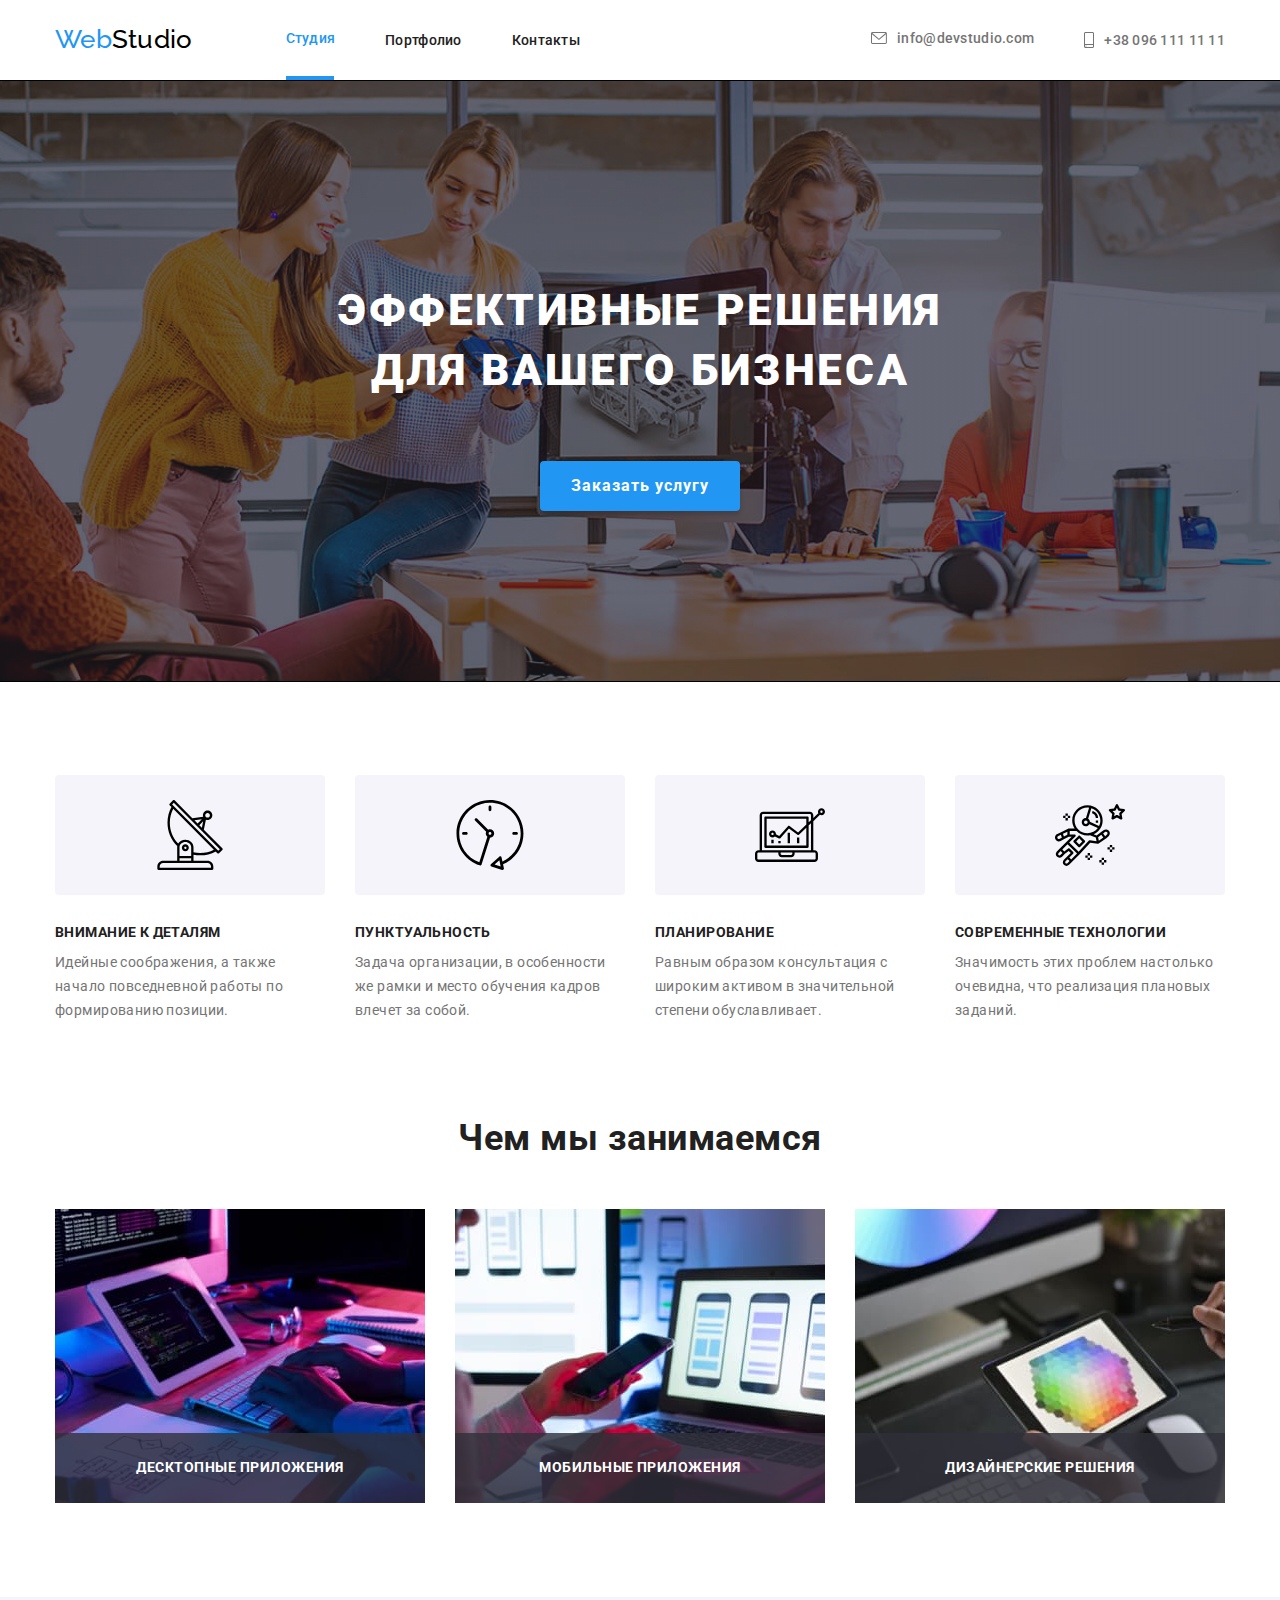
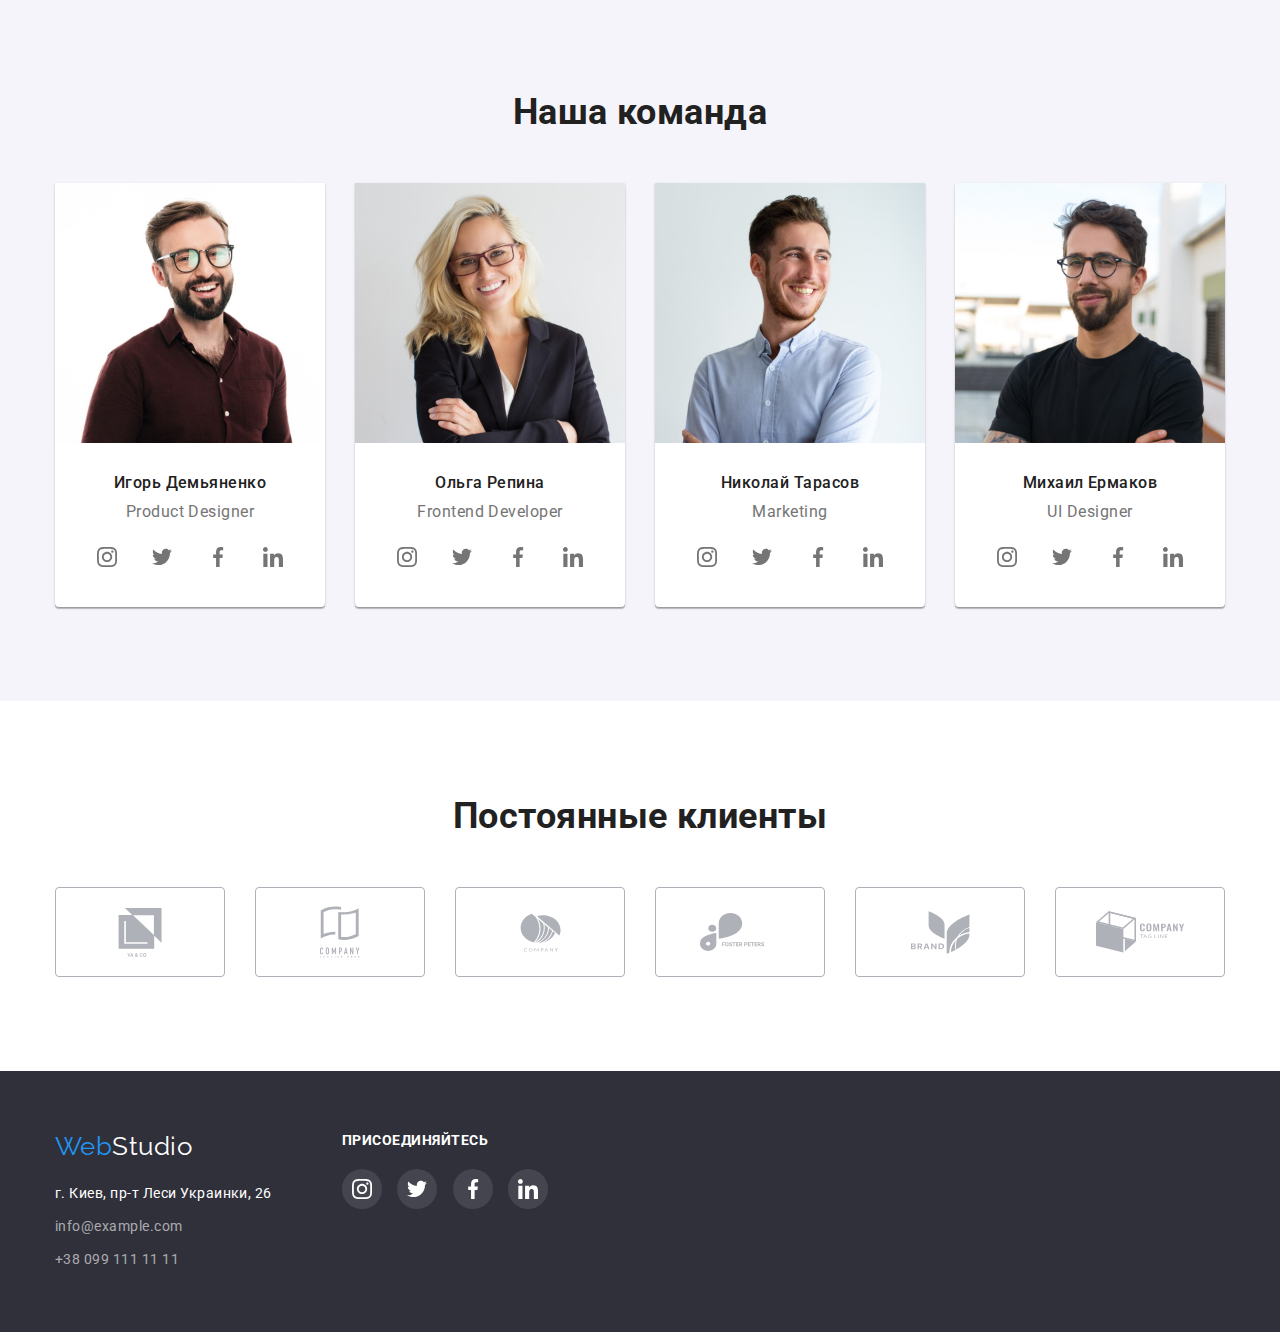
==== index.html @ ba797fd6 "Стартует goit-markup-hw-06" ====
<!DOCTYPE html>
<html lang="ru">

<head>
    <link rel="stylesheet" href="https://cdnjs.cloudflare.com/ajax/libs/modern-normalize/1.0.0/modern-normalize.min.css" />
    <meta charset="UTF-8">
    <meta http-equiv="X-UA-Compatible" content="IE=edge">
    <meta name="viewport" content="width=device-width, initial-scale=1.0">
    <title>goit-markup-hw-03</title>
    <link rel="preconnect" href="https://fonts.gstatic.com">
    <link href="https://fonts.googleapis.com/css2?family=Raleway:wght@700&family=Roboto:wght@400;500;700;900&display=swap"
    rel="stylesheet">
    <link rel="stylesheet" href="./css/styles.css">
</head>

<body>
    <!--====================HEADER===============================================-->
    <header class="header">
       <div class="container">
        <nav class="site-nav">
            <a href="./index.html" class="logo"><span class="logo-web">Web</span>Studio</a>

                <ul class="site-nav list">
                    <li class="item studio"><a class="site-nav-link link current" href="./index.html">Студия</a></li>
                    <li class="item"><a class="site-nav-link link" href="./portfolio.html">Портфолио</a></li>
                    <li class="item"><a class="site-nav-link link" href="">Контакты</a></li>
                </ul>
            </nav>

            <ul class="site-contacts list">
                <li class="contacts-item">
                <a class="site-contacts-link link" href="mailto:info@devstudio.com">
                    <a class="site-contacts-link link" href="tel:+380961111111">
                    <svg class="link-icon" width="16" height="12">
                    <use href="./images/sprite.svg#icon-post"></use>
                    </svg>
                    info@devstudio.com</a></li>

                <li class="contacts-item">
                    <a class="site-contacts-link link" href="tel:+380961111111">
                    <svg class="link-icon" width="10" height="16">
                    <use href="./images/sprite.svg#icon-smartphone"></use>
                </svg> 
                +38 096 111 11 11</a></li>
            </ul>
        </div>
    
    </header>

    <!--=========================MAIN========================================-->

    <main>

        <!--=====================HERO========================================-->
        <section class="section-hero">
            <div class="hero-alight">
                <h1 class="hero-title">Эффективные решения<br> для вашего бизнеса</h1>
                <button data-modal-open type="button" class="modal-btn">Заказать услугу</button>
            </div>
        </section>

        <!-- ====================SKILLS===================================================-->
        <Section class="section skills">
            <div class="container">
                <h2 class="visually-hidden">Наши качества</h2> 
                <ul class="skils-list list">
                    <li class="skills-item">
                            <div class="skills-block">
                                <svg class="skills-icon">
                                    <use href="./images/sprite.svg#icon-antenna"></use>
                                </svg>
                        </div>
                        <h3 class="skills-subtitle">Внимание к деталям</h3>
                        <p class="skills-text">Идейные соображения, а также начало повседневной работы по формированию позиции.</p>
                    </li>
                    <li class="skills-item">
                        <div class="skills-block">
                            <svg class="skills-icon">
                                <use href="./images/sprite.svg#icon-clock"></use>
                            </svg>
                            </div>
                        <h3 class="skills-subtitle">Пунктуальность</h3>
                        <p class="skills-text">Задача организации, в особенности же рамки и место обучения кадров влечет за собой.</p>
                    </li>
                    <li class="skills-item">
                        <div class="skills-block">
                            <svg class="skills-icon">
                                <use href="./images/sprite.svg#icon-diagram"></use>
                            </svg>
                        </div>
                        <h3 class="skills-subtitle">Планирование</h3>
                        <p class="skills-text">Равным образом консультация с широким активом в значительной степени обуславливает.</p>
                    </li>
                    <li class="skills-item">
                        <div class="skills-block">
                            <svg class="skills-icon">
                                <use href="./images/sprite.svg#icon-astronaut"></use>
                            </svg>
                            </div>
                        <h3 class="skills-subtitle">Современные технологии</h3>
                        <p class="skills-text">Значимость этих проблем настолько очевидна, что реализация плановых заданий.</p>
                    </li>
                </ul>
            </div>
        </Section>

        <!--==================SPECIALIZATION==============================================-->
        <section class="section">
            <div class="container">
                <h2 class="specialization-title">Чем мы занимаемся</h2>

                    <ul class="specialization-list list">
                        <li class="specialization-item">
                            <div class="specialization-thumb">
                            <img src="images/web.jpg" alt="Веб разработка" width="370">
                            <div class="specialization-text">
                                <p class="specialization-sub">Десктопные приложения</p>
                            </div>
                            </div>
                        </li>
                        <li class="specialization-item"><div class="specialization-thumb">
                            <img src="images/mob.jpg" alt="Веб разработка" width="370">
                            <div class="specialization-text">
                                <p class="specialization-sub">Мобильные приложения</p>
                            </div>
                        </div>
                        </li>

                        <li class="specialization-item"><div class="specialization-thumb">
                            <img src="images/desig.jpg" alt="Веб разработка" width="370">
                            <div class="specialization-text">
                                <p class="specialization-sub">Дизайнерские решения</p>
                            </div>
                            </div>
                        </li>
                    </ul>
            </div>
        </section>

        <!--=======================TEAM===========================-->
        <section class="section team">
            <div class="container">
                <h2 class="team-title">Наша команда</h2>

                <ul class="team-list list">

                    <li class="team-item">
                        <img src="images/1.jpg" alt="Игорь Демьяненко Product Designer" width="270">
                        <div class="team-content">
                            <h3 class="team-subtitle">Игорь Демьяненко</h3>
                            <p class="team-text">Product Designer</p>
                            <ul class="team-social list">
                                <li class="link">
                                    <a href="#" class="social-link">
                                        <svg class="social-icon">
                                            <use href="./images/sprite.svg#icon-instagram"></use>
                                        </svg>
                                    </a>
                                </li>
                                <li class="link">
                                    <a href="#" class="social-link">
                                        <svg class="social-icon"icon>
                                            <use href="./images/sprite.svg#icon-twitter"></use>
                                        </svg>
                                    </a>
                                </li>
                                <li class="link">
                                    <a href="#" class="social-link">
                                        <svg class="social-icon">
                                            <use href="./images/sprite.svg#icon-facebook"></use>
                                        </svg>
                                    </a>
                                </li>
                                <li class="link">
                                    <a href="#" class="social-link">
                                        <svg class="social-icon">
                                            <use href="./images/sprite.svg#icon-linkedin"></use>
                                        </svg>
                                    </a>
                                </li>
                            </ul>
                            </div>
                            </li>

                    <li class="team-item"> 
                        <img src="images/2.jpg" alt="Ольга Репина Frontend" width="270">
                        <div class="team-content">
                            <h3 class="team-subtitle">Ольга Репина</h3>
                            <p class="team-text">Frontend Developer</p>
                            <ul class="team-social list">
                                <li class="link">
                                    <a href="#" class="social-link">
                                        <svg class="social-icon">
                                            <use href="./images/sprite.svg#icon-instagram"></use>
                                        </svg>
                                    </a>
                                </li>
                                <li class="link">
                                    <a href="#" class="social-link">
                                        <svg class="social-icon" icon>
                                            <use href="./images/sprite.svg#icon-twitter"></use>
                                        </svg>
                                    </a>
                                </li>
                                <li class="link">
                                    <a href="#" class="social-link">
                                        <svg class="social-icon">
                                            <use href="./images/sprite.svg#icon-facebook"></use>
                                        </svg>
                                    </a>
                                </li>
                                <li class="link">
                                    <a href="#" class="social-link">
                                        <svg class="social-icon">
                                            <use href="./images/sprite.svg#icon-linkedin"></use>
                                        </svg>
                                    </a>
                                </li>
                            </ul>
                        </div>
                    </li>

                    <li class="team-item">
                        <img src="images/3.jpg" alt="Николай Тарасов Marketing" width="270" >
                        <div class="team-content">
                            <h3 class="team-subtitle">Николай Тарасов</h3>
                            <p class="team-text">Marketing</p>
                            <ul class="team-social list">
                                <li class="link">
                                    <a href="#" class="social-link">
                                        <svg class="social-icon">
                                            <use href="./images/sprite.svg#icon-instagram"></use>
                                        </svg>
                                    </a>
                                </li>
                                <li class="link">
                                    <a href="#" class="social-link">
                                        <svg class="social-icon" icon>
                                            <use href="./images/sprite.svg#icon-twitter"></use>
                                        </svg>
                                    </a>
                                </li>
                                <li class="link">
                                    <a href="#" class="social-link">
                                        <svg class="social-icon">
                                            <use href="./images/sprite.svg#icon-facebook"></use>
                                        </svg>
                                    </a>
                                </li>
                                <li class="link">
                                    <a href="#" class="social-link">
                                        <svg class="social-icon">
                                            <use href="./images/sprite.svg#icon-linkedin"></use>
                                        </svg>
                                    </a>
                                </li>
                            </ul>
                        </div>
                    </li>
                    <li class="team-item">
                        <img src="images/4.jpg" alt="Михаил Ермаков UI" width="270">
                        <div class="team-content">
                            <h3 class="team-subtitle">Михаил Ермаков</h3>
                            <p class="team-text">UI Designer</p>
                            <ul class="team-social list">
                                <li class="link">
                                    <a href="#" class="social-link">
                                        <svg class="social-icon">
                                            <use href="./images/sprite.svg#icon-instagram"></use>
                                        </svg>
                                    </a>
                                </li>
                                <li class="link">
                                    <a href="" class="social-link">
                                        <svg class="social-icon" icon>
                                            <use href="./images/sprite.svg#icon-twitter"></use>
                                        </svg>
                                    </a>
                                </li>
                                <li class="link">
                                    <a href="#" class="social-link">
                                        <svg class="social-icon">
                                            <use href="./images/sprite.svg#icon-facebook"></use>
                                        </svg>
                                    </a>
                                </li>
                                <li class="link">
                                    <a href="#" class="social-link">
                                        <svg class="social-icon">
                                            <use href="./images/sprite.svg#icon-linkedin"></use>
                                        </svg>
                                    </a>
                                </li>
                            </ul>
                        </div>
                    </li>
                </ul>
            </div>
        </section>

<!--================CLIENTS===============================-->

        <section class="section">
            <div class="container">
                <h2 class="team-title">Постоянные клиенты</h2>
                <ul class="clients list">
                    <li class="company">
                        <a href="#" class="client-link">
                            <svg class="client-icon" width="44.27" height="49.23">
                                <use href="./images/sprite.svg#icon-group"></use>
                            </svg>
                        </a>
                    </li>
                    <li class="company">
                        <a href="#" class="client-link">
                            <svg class="client-icon" width="40" height="52">
                                <use href="./images/sprite.svg#icon-group1"></use>
                            </svg>
                        </a>
                    </li>
                    <li class="company">
                        <a href="#" class="client-link">
                            <svg class="client-icon" width="41" height="42.6">
                                <use href="./images/sprite.svg#icon-group2"></use>
                            </svg>
                        </a>
                    </li>
                    <li class="company">
                        <a href="#" class="client-link">
                            <svg class="client-icon" width="79.66" height="42.02">
                                <use href="./images/sprite.svg#icon-group3"></use>
                            </svg>
                        </a>
                    </li>
                    <li class="company">
                        <a href="#" class="client-link">
                            <svg class="client-icon" width="59" height="47">
                                <use href="./images/sprite.svg#icon-group4"></use>
                            </svg>
                        </a>
                    </li>
                    <li class="company">
                        <a href="#" class="client-link">
                            <svg class="client-icon" width="88.48" height="45.44">
                                <use href="./images/sprite.svg#icon-group5"></use>
                            </svg>
                        </a>
                    </li>
                </ul>
            </div>
        </section>
    </main>

    <!-========================FOOTER============================-->

    <footer class="site-footer">
    
        <div class="container footer-container">
            <div class="adress-block">
                <a href="/" class="logo footer"><span class="logo-web">Web</span><span class="studio-word" >Studio</span></a>

                <address class="adress">
                    <ul class="adress-list list">
                        <li class="contacts-item footer"> <a class="mapslink link" href="https://goo.gl/maps/mDzvjQJHEew3VNAT9" target="blank" rel="noopener noreferrer">
                            г. Киев, пр-т Леси Украинки, 26</a></li>
                        <li class="contacts-item footer"><a class="site-contacts-link-adress link" href="mailto:info@example.com">info@example.com</a></li>
                        <li class="contacts-item footer"><a class="site-contacts-link-adress link" href="tel:+380991111111">+38 099 111 11 11</a>
                        </li>
                    </ul>
                </address>
            </div>
    
            <div class="footer-social">
                
                <strong class="footer-subtitle">Присоединяйтесь</strong>
                  
                <ul class="team-social list">
                    <li class="social-item">
                        <a href="#" class="footer-link social-link">
                            <svg class="footer-icon social-icon">
                                <use href="./images/sprite.svg#icon-instagram"></use>
                            </svg>
                        </a>
                    </li>
                    <li class= social-item">
                        <a href="#" class="footer-link social-link">
                            <svg class="footer-icon social-icon">
                                <use href="./images/sprite.svg#icon-twitter"></use>
                            </svg>
                        </a>
                    </li>
                    <li class=social-item">
                        <a href="#" class="footer-link social-link">
                            <svg class="footer-icon social-icon">
                                <use href="./images/sprite.svg#icon-facebook"></use>
                            </svg>
                        </a>
                    </li>
                    <li class="social-item">
                        <a href="#" class="footer-link social-link">
                            <svg class="footer-icon social-icon">
                                <use href="./images/sprite.svg#icon-linkedin"></use>
                            </svg>
                        </a>
                    </li>
                </ul>
            </div>
        </div>

    </footer>

    <!--MODAL-WINDOW-->
    <div class="backdrop is-hidden" data-modal>
<div class="modal">
    <button type="button" class="button-close" data-modal-close>
        <svg class="modal-close-icon" width=11 height=11>
            <use href="./images/sprite.svg#icon-close-button"></use>
        </svg>
    </button>
</div>
    </div>
    <script src="./js/modal.js"></script>
</body>

</html>
---- css/styles.css ----
html {
  box-sizing: border-box;
}

*,
*::before,
*::after {
  box-sizing: inherit;
}

:root {
  --primary-text-color: #757575;
  --title-text-color: #212121;
  --accent-text-color: #2196f3;
  --white-text-color: #ffffff;
  --background-color: #f5f4fa;
  --footer-text-color: rgba(255, 255, 255, 0.6);
  --footer-hero-background-color: #2f303a;

  --card-set-gap: 30px;
  --duration-effect: 250ms;
  --timing-function: cubic-bezier(0.4, 0, 0.2, 1);
}

body {
  margin: 0;
  color: var(--primary-text-color);
  font-family: 'Roboto', sans-serif;
  letter-spacing: 0.03em;
}

h1,
h2,
h3,
h4,
p {
  margin-top: 0;
  margin-bottom: 0;
}
img {
  display: block;
}

.container {
  width: 1200px;
  padding-left: 15px;
  padding-right: 15px;
  margin: 0 auto;
}

.list {
  list-style: none;
  margin: 0;
  padding: 0;
}

.link {
  text-decoration: none;
}

.link:hover,
.link:focus {
  color: var(--accent-text-color);
}

.visually-hidden {
  position: absolute;
  clip: rect(0 0 0 0);
  width: 1px;
  height: 1px;
  margin: -1px;
}

/*---------HEADER----------*/

.header .container {
  display: flex;
  align-items: center;

  background-color: var(--white-text-color);
  border-bottom: 1px solid #ececec;
}

.logo {
  padding-bottom: 25px;
  padding-top: 24px;

  color: #000000;
  font-family: Raleway;
  font-size: 26px;
  line-height: 1.19;
  text-decoration: none;
}

.logo-web {
  color: var(--accent-text-color);
}

.site-nav .current {
  color: var(--accent-text-color);
}

.site-nav {
  display: flex;
  align-items: center;
  font-weight: 500;
  font-size: 14px;
  line-height: 0.86;
  letter-spacing: 0.02em;
}

.site-nav .list {
  display: flex;
  align-items: center;
  margin-left: 93px;
}

.site-nav .item:not(:last-child) {
  margin-right: 50px;
}

.studio::after {
  content: '';
  display: block;
  width: 48px;
  height: 4px;
  background-color: var(--accent-text-color);
}

.site-nav-link {
  display: inline-block;
  padding-bottom: 32px;
  padding-top: 32px;
  color: var(--title-text-color);
  transition: color var(--duration-effect) var(--timing-function);
}

.site-contacts {
  display: flex;
}

.link-icon {
  fill: currentColor;
  margin-right: 10px;
}

.contacts-item {
  padding-bottom: 32px;
  padding-top: 32px;
}

.site-contacts .contacts-item:not(:last-child) {
  margin-right: 50px;
}

.site-contacts {
  margin-left: auto;
}
.site-contacts-link {
  display: flex;
  align-items: center;
  color: var(--primary-text-color);
  font-weight: 500;
  font-size: 14px;
  line-height: 0.88;
  letter-spacing: 0.02em;
  transition: color var(--duration-effect) var(--timing-function);
}

.section {
  padding-top: 94px;
  padding-bottom: 94px;
}

/*---------HERO-SECTION--------*/

.section-hero {
  background-color: var(--primary-text-color);
  background-image: linear-gradient(to right, rgba(47, 48, 58, 0.4), rgba(47, 48, 58, 0.4)),
    url(../images/hero.jpg);
  padding-top: 200px;
  padding-bottom: 200px;
  background-position: center;
  background-repeat: no-repeat;
  background-size: cover;
  max-width: 1600px;
  height: 600px;
  outline: 1px solid #000000;
  margin-left: auto;
  margin-right: auto;
}

.hero-alight {
  margin-left: auto;
  margin-right: auto;
  width: 696px;
  text-align: center;
}

.hero-title {
  margin-bottom: 30px;
  margin-left: auto;
  margin-right: auto;
  text-align: center;

  color: var(--white-text-color);
  font-weight: 900;
  font-size: 44px;
  line-height: 1.36;
  text-align: center;
  letter-spacing: 0.06em;
  text-transform: uppercase;
}

.modal-btn {
  text-align: center;
  margin-top: 30px;
  color: var(--white-text-color);
  background-color: var(--accent-text-color);
  cursor: pointer;
  font-family: inherit;
  font-weight: 700;
  font-size: 16px;
  line-height: 1.88;
  text-align: center;
  box-shadow: 0px 4px 4px rgb(0 0 0 / 15%);
  border-radius: 4px;
  border: 0;
  letter-spacing: 0.06em;
  width: 200px;
  height: 50px;
  transition: color var(--duration-effect) var(--timing-function);
}

.modal-btn:hover,
.modal-btn:focus {
  background-color: #188ce8;
}

/*-----SKILLS-SECTION----*/

.skills {
  padding-bottom: 0;
}

.skils-list {
  display: flex;
}

.skills-block {
  display: flex;
  align-items: center;
  justify-content: center;

  margin-bottom: 30px;
  width: 270px;
  height: 120px;
  border-radius: 4px;
  background-color: var(--background-color);
}

.skills-icon {
  width: 70px;
  height: 70px;
}

.skils-list .skills-item {
  padding-bottom: 0;
}

.skills-item {
  width: 270px;
}

.skils-list .skills-item:not(:last-child) {
  margin-right: 30px;
}

.skills-subtitle {
  margin-bottom: 10px;

  color: var(--title-text-color);
  font-weight: 700;
  font-size: 14px;
  line-height: 1.14;
  letter-spacing: 0.03em;
  text-transform: uppercase;
}

.skills-text {
  font-size: 14px;
  line-height: 1.71;
  letter-spacing: 0.03em;
}

/*-------SPECIALIZATION----*/

.specialization-list {
  display: flex;
}

.specialization-list .specialization-item:not(:last-child) {
  margin-right: 30px;
}

.specialization-title {
  margin-bottom: 50px;

  color: var(--title-text-color);
  font-weight: 700;
  font-size: 36px;
  line-height: 1.17;
  text-align: center;
}

.specialization-thumb {
  position: relative;
  display: flex;
  align-items: flex-end;
  justify-content: center;
}

.specialization-text {
  position: absolute;
  width: 370px;
  height: 70px;
  font-weight: 700;
  font-size: 14px;
  line-height: 1.14;
  text-align: center;
  text-transform: uppercase;
  color: var(--white-text-color);
  background-color: rgba(47, 48, 58, 0.8);
}

.specialization-sub {
  padding-top: 27px;
}

/*-----========---TEAM--=====------*/

.team {
  background-color: #f5f4fa;
}

.team-list {
  display: flex;
}

.team-list .team-item:not(:last-child) {
  margin-right: 30px;
}

.team-content {
  padding: 30px 32px;
}

.team-title {
  margin-bottom: 50px;

  color: var(--title-text-color);
  font-weight: 700;
  font-size: 36px;
  line-height: 1.17;
  text-align: center;
}

.team-subtitle {
  margin-bottom: 10px;

  color: var(--title-text-color);
  font-weight: 500;
  font-size: 16px;
  line-height: 1.19;
  text-align: center;
}

.team-item {
  background-color: var(--white-text-color);
  width: 270px;
  box-shadow: 0px 1px 3px rgba(0, 0, 0, 0.12), 0px 1px 1px rgba(0, 0, 0, 0.14),
    0px 2px 1px rgba(0, 0, 0, 0.2);
  border-radius: 0px 0px 4px 4px;
}

.team-text {
  font-size: 16px;
  line-height: 1.19;
  text-align: center;
  margin-bottom: 16px;
}
.team-social {
  display: flex;
  justify-content: space-between;
}

.social-link {
  display: flex;
  width: 40px;
  height: 40px;
  border-radius: 50%;
  align-items: center;
  justify-content: center;
  transition: background-color var(--duration-effect) var(--timing-function);
}

.social-link:focus,
.social-link:hover {
  background-color: var(--accent-text-color);
}

.social-link:focus .social-icon,
.social-link:hover .social-icon {
  fill: white;
}

.social-icon {
  width: 20px;
  height: 20px;
  transition: fill var(--duration-effect) var(--timing-function);
  fill: var(--primary-text-color);
}

/*============= CLIENTS ===========*/

.clients {
  display: flex;
}
.clients > .company {
  margin-right: 30px;
}

.clients > .company:last-child {
  margin-right: 0px;
}

.client-link {
  display: flex;
  align-items: center;
  justify-content: center;
  fill: #afb1b8;

  width: 170px;
  height: 90px;
  border: 1px solid #afb1b8;
  border-radius: 4px;
  transition: background-color var(--duration-effect) var(--timing-function);
}
.client-link:hover,
.client-link:focus {
  fill: var(--accent-text-color);
  border: 1px solid var(--accent-text-color);
}

.client-icon {
  transition: fill var(--duration-effect) var(--timing-function);
}

/*-------=====-FOOTER-=====------*/

.site-footer {
  padding-top: 60px;
  padding-bottom: 60px;

  background-color: var(--footer-hero-background-color);
}

.footer-container {
  display: flex;
}

.adress-block {
  margin-right: 70px;
}

.site-footer .logo {
  padding: 0;
}

.studio-word {
  color: var(--white-text-color);
}

.adress {
  margin-top: 20px;
  font-style: inherit;
}

.adress-item {
  margin-bottom: 9px;
}

.mapslink {
  color: var(--white-text-color);
  font-size: 14px;
  line-height: 1.71;
  transition: color var(--duration-effect) var(--timing-function);
}

.site-contacts-link-adress {
  font-size: 14px;
  line-height: 1.71;
  color: rgba(255, 255, 255, 0.6);
  transition: color var(--duration-effect) var(--timing-function);
}

.contacts-item.footer {
  padding: 0;
  margin-bottom: 9px;
}
.contacts-item:last-child {
  margin-bottom: 0px;
}

.footer-social {
  width: 206px;
}

.footer-subtitle {
  display: inline-block;
  margin-bottom: 20px;

  font-weight: 700;
  font-size: 14px;
  line-height: 1.14;
  text-transform: uppercase;

  color: var(--white-text-color);
}

.footer-link {
  transition: var(--duration-effect) var(--timing-function);
  background: rgba(255, 255, 255, 0.1);
}

.footer-icon {
  fill: var(--white-text-color);
}

/*=====PORTFOLIO=======*/

.portfolio-line::after {
  content: '';
  display: block;
  width: 78px;
  height: 4px;
  background-color: var(--accent-text-color);
}

.btn {
  display: flex;
  border: 0;
  padding: 6px 22px;

  color: var(--title-text-color);
  background-color: #f5f4fa;
  font-weight: 500;
  font-size: 16px;
  line-height: 1.63;
  text-align: center;
  cursor: pointer;
  border-radius: 4px;
  transition: color var(--duration-effect) var(--timing-function),
    box-shadow var(--duration-effect) var(--timing-function),
    background-color var(--duration-effect) var(--timing-function);
}

.btn:hover,
.btn:focus {
  color: var(--white-text-color);
  background-color: var(--accent-text-color);
  box-shadow: 0px 3px 1px rgba(0, 0, 0, 0.1), 0px 1px 2px rgba(0, 0, 0, 0.08),
    0px 2px 2px rgba(0, 0, 0, 0.12);
}

/*========CARD-SET=====*/

.filter-list {
  display: flex;
  justify-content: center;
  margin-bottom: 50px;
}

.filter-list > .filter-item:not(:last-child) {
  margin-right: 8px;
}

.filter-item:hover,
.filter-item:focus {
  box-shadow: 0px 1px 1px rgba(0, 0, 0, 0.12), 0px 4px 4px rgba(0, 0, 0, 0.06),
    1px 4px 6px rgba(0, 0, 0, 0.16);
}

.wrapper-overlay {
  position: relative;
  overflow: hidden;
}

.overlay-text {
  position: absolute;
  top: 100%;
  left: 0;
  padding: 63px 24px;
  width: 100%;
  height: 100%;

  transform: translateY(100%);
  transition: transform var(--duration-effect) var(--timing-function);

  font-weight: 400;
  font-size: 18px;
  line-height: 1.56;

  letter-spacing: 0.03em;

  color: var(--white-text-color);
  background-color: rgba(33, 150, 243, 0.9);
}

.wrapper-overlay:hover .overlay-text,
.wrapper-overlay:focus .overlay-text {
  transform: translateY(-100%);
  overflow: auto;
}

.card-set {
  display: flex;
  flex-wrap: wrap;
  margin-top: calc(-1 * var(--card-set-gap));
  margin-left: calc(-1 * var(--card-set-gap));
  margin-bottom: 94px;
}

.card-set > .item-card {
  flex-basis: calc(100% / 3 - var(--card-set-gap));
  margin-left: var(--card-set-gap);
  margin-top: var(--card-set-gap);
}

.card-link:focus,
.card-link:hover {
  box-shadow: 0px 1px 1px rgba(0, 0, 0, 0.12), 0px 4px 4px rgba(0, 0, 0, 0.06),
    1px 4px 6px rgba(0, 0, 0, 0.16);
}

.card-link {
  display: inline-block;
  transition: box-shadow var(--duration-effect) var(--timing-function);
}

.card-content {
  border: 1px solid #eeeeee;
  padding: 20px 24px;
}

.card-title {
  color: var(--title-text-color);
  font-weight: 700;
  font-size: 18px;
  line-height: 2;
  letter-spacing: 0.06em;
}

.card-text {
  font-size: 16px;
  line-height: 1.88;
  color: var(--primary-text-color);
}

/*========MODAL-WINDOW======*/

.backdrop {
  position: fixed;
  top: 0;
  left: 0;
  width: 100vw;
  height: 100vh;
  background-color: rgba(0, 0, 0, 0.2);
  transition: opacity var(--duration-effect) var(--timing-function),
    visibility var(--duration-effect) var(--timing-function);
}

.modal {
  width: 528px;
  height: 581px;
  background-color: var(--white-text-color);
  position: absolute;
  left: 50%;
  top: 50%;
  transform: translate(-50%, -50%);
}

.button-close {
  position: absolute;
  padding: 0;
  top: 8px;
  right: 8px;
  width: 30px;
  height: 30px;
  border: 1px solid rgba(0, 0, 0, 0.1);
  border-radius: 50%;
  background-color: var(--white-text-color);
  cursor: pointer;
}

.is-hidden {
  opacity: 0;
  visibility: hidden;
  pointer-events: none;
}
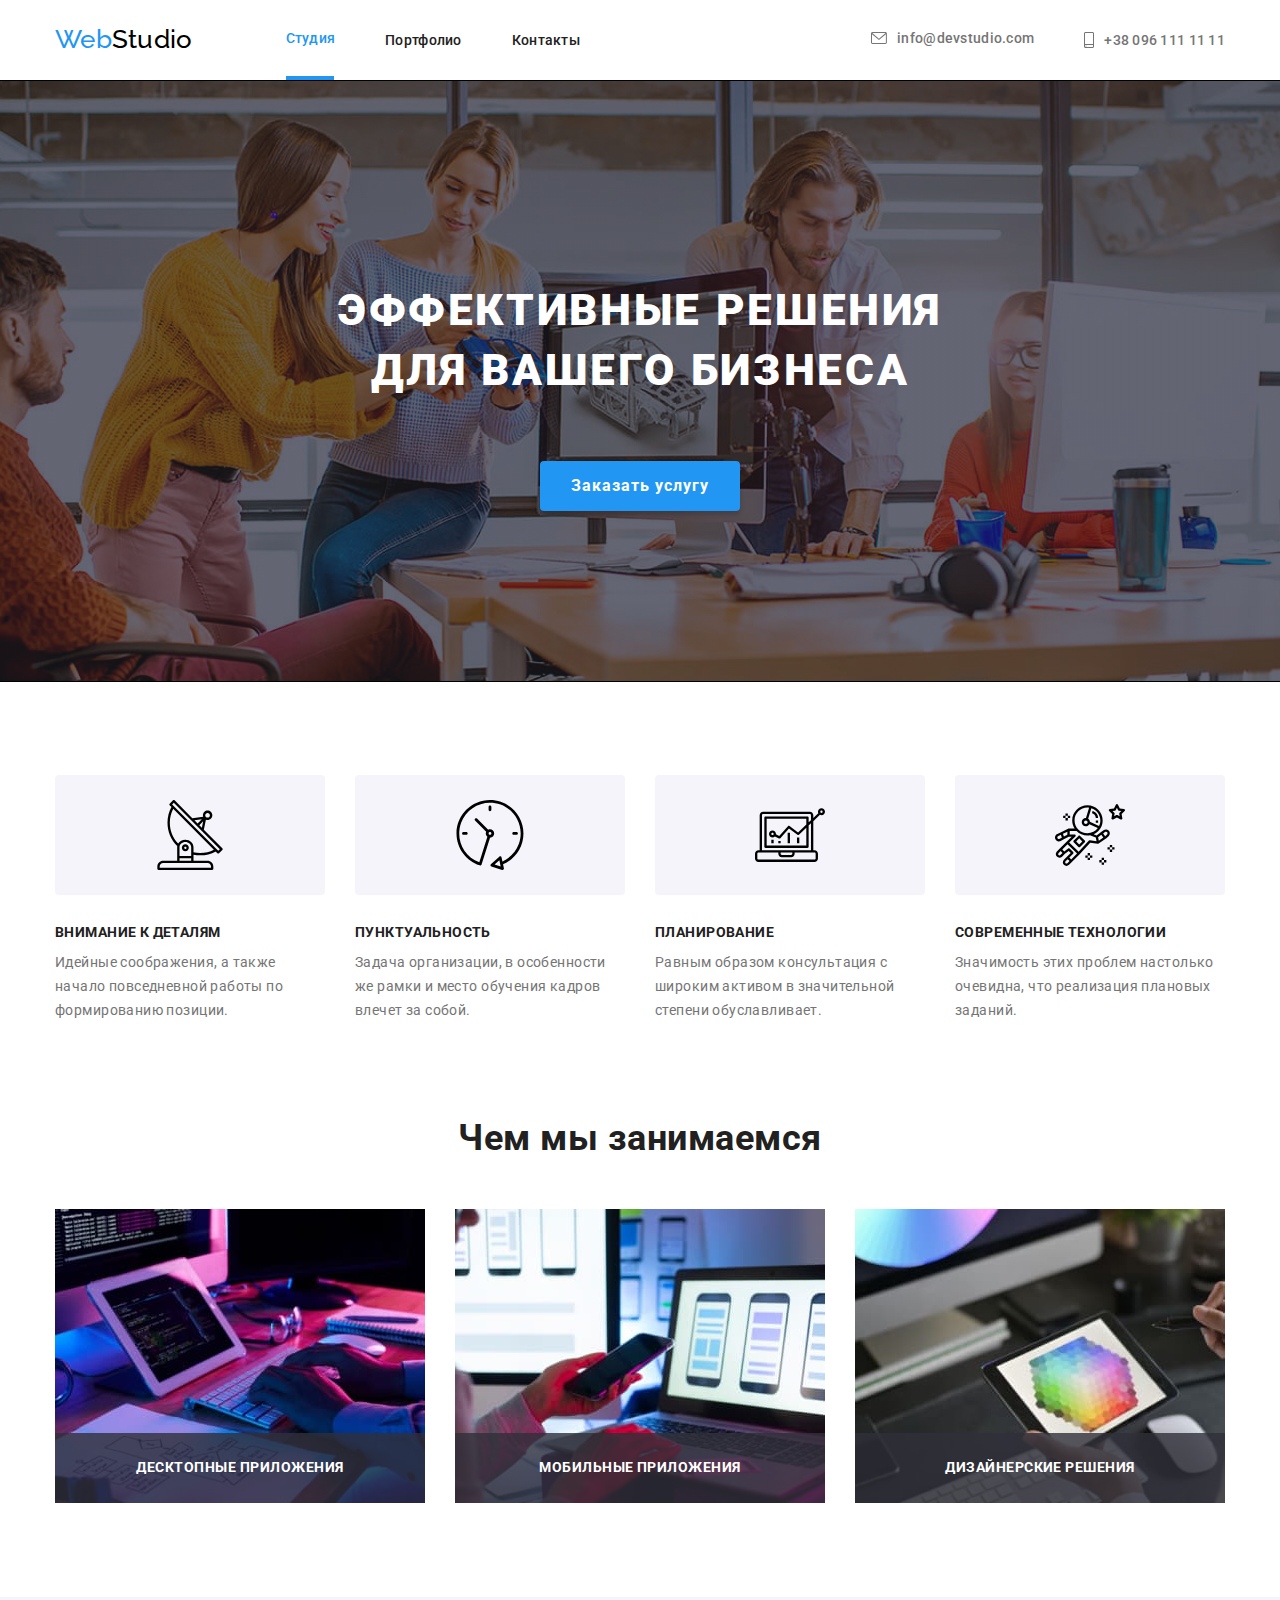
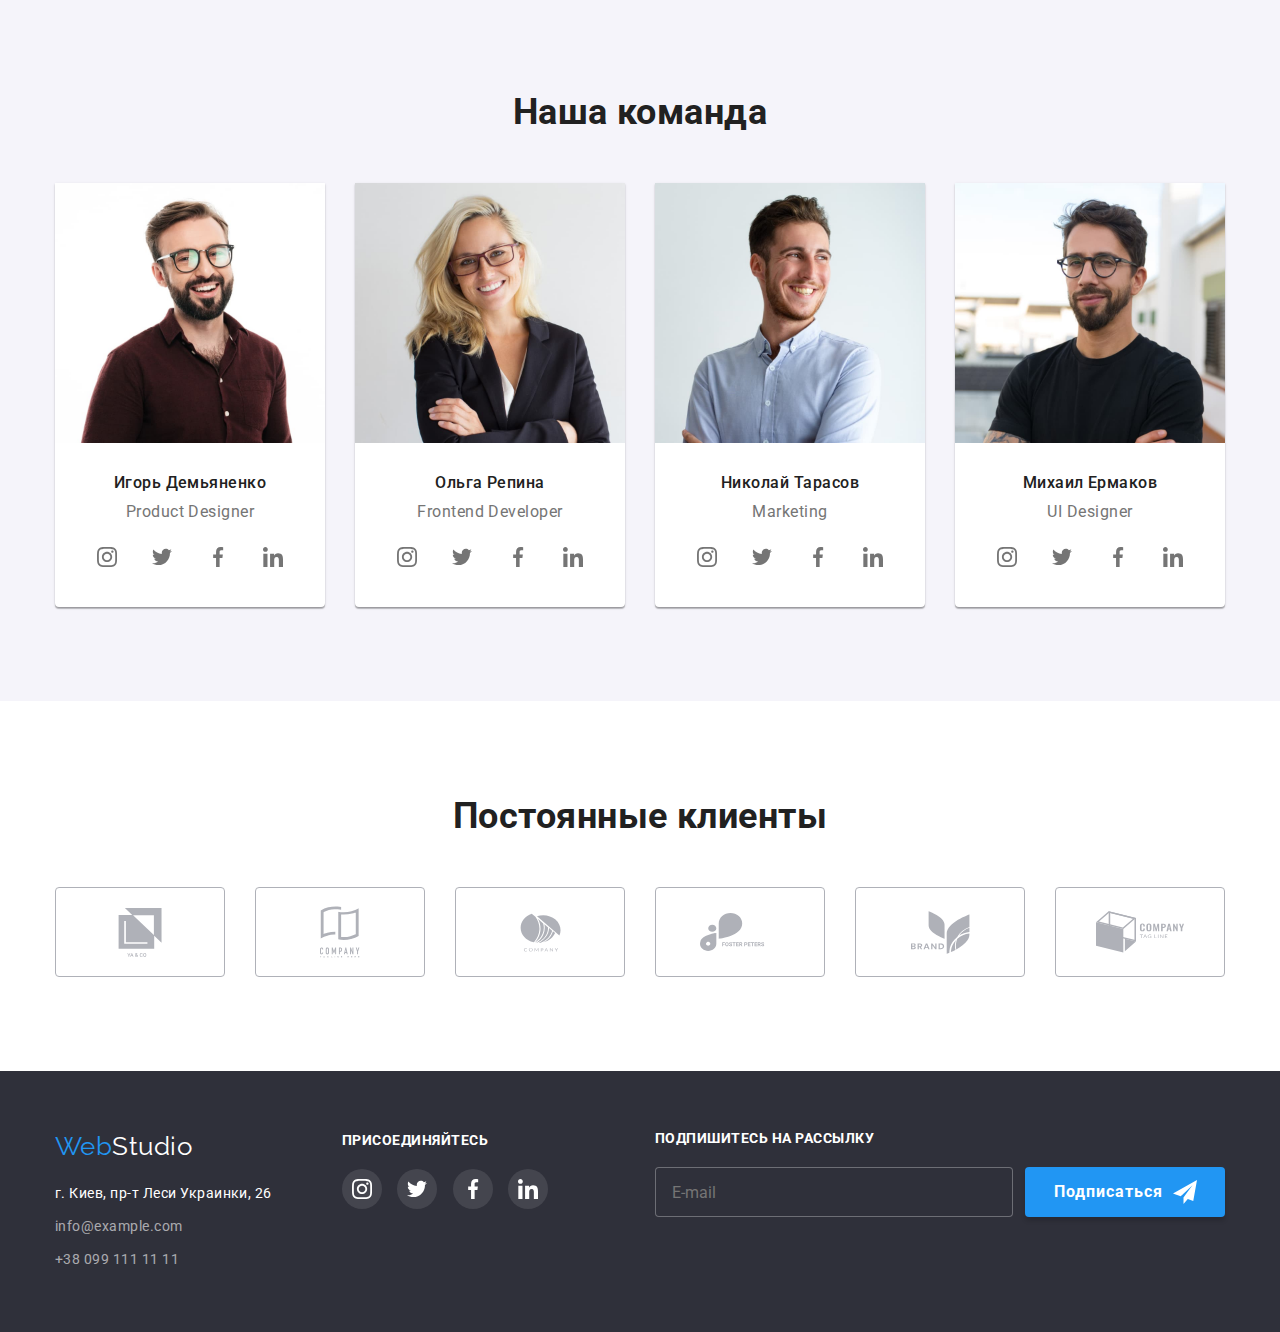
==== commit 0e1d02c5: "Доделывает goit-markup-hw-06" ====
--- a/index.html
+++ b/index.html
@@ -6,7 +6,7 @@
     <meta charset="UTF-8">
     <meta http-equiv="X-UA-Compatible" content="IE=edge">
     <meta name="viewport" content="width=device-width, initial-scale=1.0">
-    <title>goit-markup-hw-03</title>
+    <title>goit-markup-hw-06</title>
     <link rel="preconnect" href="https://fonts.gstatic.com">
     <link href="https://fonts.googleapis.com/css2?family=Raleway:wght@700&family=Roboto:wght@400;500;700;900&display=swap"
     rel="stylesheet">
@@ -382,14 +382,14 @@
                             </svg>
                         </a>
                     </li>
-                    <li class= social-item">
+                    <li class="social-item">
                         <a href="#" class="footer-link social-link">
                             <svg class="footer-icon social-icon">
                                 <use href="./images/sprite.svg#icon-twitter"></use>
                             </svg>
                         </a>
                     </li>
-                    <li class=social-item">
+                    <li class="social-item">
                         <a href="#" class="footer-link social-link">
                             <svg class="footer-icon social-icon">
                                 <use href="./images/sprite.svg#icon-facebook"></use>
@@ -405,20 +405,74 @@
                     </li>
                 </ul>
             </div>
-        </div>
-
+        
+            <div class="footer-form-all">
+                <strong class="footer-form-title">Подпишитесь на рассылку</strong>
+                <form action="#" class="footer-form">
+                    <label class="footer-form-label">
+                        <input type="email" class="footer-form-input"name="mail" placeholder="E-mail">
+                    </label>
+                    <button type="submit" class="footer-form-button">Подписаться
+                        <svg class="footer-button-icon">
+                            <use href="./images/sprite.svg#icon-send-button"></use>
+                        </svg>
+                    </button>
+                </form>
+            </div>
+         </div>
     </footer>
 
     <!--MODAL-WINDOW-->
-    <div class="backdrop is-hidden" data-modal>
-<div class="modal">
-    <button type="button" class="button-close" data-modal-close>
-        <svg class="modal-close-icon" width=11 height=11>
-            <use href="./images/sprite.svg#icon-close-button"></use>
-        </svg>
-    </button>
+<div class="backdrop is-hidden" data-modal>
+    <div class="modal">
+        <button type="button" class="button-close" data-modal-close>
+            <svg class="modal-close-icon" width=11 height=11>
+                <use href="./images/sprite.svg#icon-close-button"></use>
+            </svg>
+        </button>
+        
+        <form class="modal-form">
+        <p class="modal-form-title">Оставьте свои данные, мы вам перезвоним</p>
+        <label class="modal-form-field">Имя
+            <span class="modal-form-input-wrap">
+                <input type="text" class="modal-form-input" name="user-name" minlength="2" pattern="[a-zA-Zа-яёА-ЯЁ]+"
+                    title="Имя должно содержать только буквенные символы" required></input>
+                <svg class="modal-form-icon" width="18" height="18">
+                    <use href="./images/sprite.svg#icon-name"></use>
+                </svg>
+            </span>
+        </label>
+        <label class="modal-form-field">Телефон
+            <span class="modal-form-input-wrap">
+                <input type="tel" class="modal-form-input" name="user-phone" pattern="[0-9]{3}-[0-9]{3}-[0-9]{2}-[0-9]{2}"
+                    title="066-223-55-55" required></input>
+                <svg class="modal-form-icon" width="18" height="18">
+                    <use href="./images/sprite.svg#icon-tel"></use>
+                </svg>
+            </span>
+        </label>
+        <label class="modal-form-field">Почта
+            <span class="modal-form-input-wrap">
+                <input type="email" class="modal-form-input" name="user-email" pattern="[a-z0-9._%+-]+@[a-z0-9.-]=\.[a-z]{2,}$"
+                    title="testpost@gmail.com" required></input>
+                <svg class="modal-form-icon" width="18" height="18">
+                    <use href="./images/sprite.svg#icon-email"></use>
+                </svg>
+            </span>
+        </label>
+        <label class="modal-form-field">Комментарий
+            <textarea name="user-sessage" class="modal-form-message" placeholder="Введите текст"></textarea>
+        </label>
+        <label class="modal-form-checkbox-label"><input type="checkbox" class="modal-form-checkbox visually-hidden"
+                id="accept-policy">
+            <span class="checkbox-icon"></span>
+            Соглашаюсь с рассылкой и принимаю&nbsp; <a href="#" class="modal-form-link">Условия договора</a>
+        </label>
+        <button type="submit" class="contact-form-submit">Отправить</button>
+        
+    </form>
+    </div>
 </div>
-    </div>
     <script src="./js/modal.js"></script>
 </body>
 
--- a/css/styles.css
+++ b/css/styles.css
@@ -64,11 +64,14 @@
 }
 
 .visually-hidden {
-  position: absolute;
-  clip: rect(0 0 0 0);
-  width: 1px;
-  height: 1px;
-  margin: -1px;
+  position: absolute !important;
+  clip: rect(1px 1px 1px 1px);
+  clip: rect(1px, 1px, 1px, 1px);
+  padding: 0 !important;
+  border: 0 !important;
+  height: 1px !important;
+  width: 1px !important;
+  overflow: hidden;
 }
 
 /*---------HEADER----------*/
@@ -459,6 +462,7 @@
 /*-------=====-FOOTER-=====------*/
 
 .site-footer {
+  justify-content: space-around;
   padding-top: 60px;
   padding-bottom: 60px;
 
@@ -535,6 +539,82 @@
 
 .footer-icon {
   fill: var(--white-text-color);
+}
+
+/*======FOOTER-FORM======*/
+
+.footer-form-all {
+  width: 570px;
+  height: 86px;
+  margin-left: auto;
+}
+
+.footer-form-title {
+  display: block;
+  margin-bottom: 20px;
+  color: var(--white-text-color);
+  font-size: 14px;
+  line-height: 1.14;
+  text-transform: uppercase;
+}
+
+.footer-form {
+  display: flex;
+}
+
+.footer-form-label:hover,
+.footer-form-label:focus {
+  outline: none;
+  border-color: var(--accent-text-color);
+}
+
+.footer-form-input {
+  width: 358px;
+  height: 50px;
+  padding: 15px 16px;
+  border: 1px solid rgba(255, 255, 255, 0.3);
+  border-radius: 4px;
+  color: rgba(255, 255, 255, 0.6);
+  background-color: #2f303a;
+  transition: drop-shadow var(--duration-effect) var(--timing-function),
+    border-color var(--duration-effect) var(--timing-function);
+}
+
+.footer-form-button {
+  display: flex;
+  align-items: center;
+  text-align: center;
+
+  width: 200px;
+  height: 50px;
+  padding: 10px 28px 10px 29px;
+  margin-left: 12px;
+  font-weight: 700;
+  font-size: 16px;
+  line-height: 1.87;
+  letter-spacing: 0.06em;
+
+  cursor: pointer;
+  color: var(--white-text-color);
+  background-color: var(--accent-text-color);
+  box-shadow: 0px 4px 4px rgb(0 0 0 / 15%);
+  border-radius: 4px;
+  border: transparent;
+  transition: var(--duration-effect) var(--timing-function);
+}
+
+.footer-form-button:hover,
+.footer-form-button:focus {
+  background: #188ce8;
+  color: var(--white-text-color);
+  box-shadow: 0px 3px 1px rgb(0 0 0 / 10%), 0px 1px 2px rgb(0 0 0 / 8%),
+    0px 2px 2px rgb(0 0 0 / 12%);
+}
+
+.footer-button-icon {
+  margin-left: 10px;
+  width: 24px;
+  height: 24px;
 }
 
 /*=====PORTFOLIO=======*/
@@ -610,8 +690,6 @@
   font-weight: 400;
   font-size: 18px;
   line-height: 1.56;
-
-  letter-spacing: 0.03em;
 
   color: var(--white-text-color);
   background-color: rgba(33, 150, 243, 0.9);
@@ -681,10 +759,11 @@
 }
 
 .modal {
+  position: absolute;
+  padding: 40px;
   width: 528px;
   height: 581px;
   background-color: var(--white-text-color);
-  position: absolute;
   left: 50%;
   top: 50%;
   transform: translate(-50%, -50%);
@@ -697,10 +776,173 @@
   right: 8px;
   width: 30px;
   height: 30px;
+
+  cursor: pointer;
   border: 1px solid rgba(0, 0, 0, 0.1);
   border-radius: 50%;
   background-color: var(--white-text-color);
+}
+
+.modal-form {
+  display: flex;
+  flex-direction: column;
+}
+
+.modal-form-title {
+  padding-bottom: 12px;
+  text-align: center;
+
+  color: var(--title-text-color);
+  font-weight: 700;
+  font-size: 20px;
+  line-height: 1.15;
+}
+
+.modal-form-input {
+  display: block;
+  width: 100%;
+  height: 40px;
+  margin-bottom: 10px;
+  padding-left: 42px;
+
+  box-sizing: border-box;
+  border: 1px solid rgba(33, 33, 33, 0.2);
+  border-radius: 4px;
+  transition: border-color var(--duration-effect) var(--timing-function);
+}
+
+.modal-form-input:focus {
+  outline: none;
+  border-color: var(--accent-text-color);
+}
+
+.modal-form-field {
+  display: block;
+  margin-bottom: 4px;
+  font-weight: 400;
+  font-size: 12px;
+  line-height: 1.16;
+  letter-spacing: 0.01em;
+  color: var(--primary-text-color);
+}
+
+.modal-form-input-wrap {
+  position: relative;
+  display: block;
+  margin-top: 4px;
+}
+
+.modal-form-icon {
+  position: absolute;
+  display: block;
+  top: 50%;
+  left: 12px;
+  transform: translateY(-50%);
+  transition: var(--duration-effect) var(--timing-function);
+}
+
+.modal-form-input:focus + .modal-form-icon {
+  fill: var(--accent-text-color);
+  transition: fill var(--duration-effect) var(--timing-function);
+}
+
+.modal-form-message {
+  width: 100%;
+  height: 120px;
+  margin-top: 4px;
+  margin-bottom: 20px;
+  padding: 12px 16px;
+  resize: none;
+  box-sizing: border-box;
+  border: 1px solid rgba(33, 33, 33, 0.2);
+  border-radius: 4px;
+  outline: 0;
+  transition: fill var(--duration-effect) var(--timing-function);
+}
+
+.modal-form-message:focus {
+  outline: none;
+  border-color: var(--accent-text-color);
+}
+
+.modal-form-message::placeholder {
+  color: rgba(117, 117, 117, 0.5);
+}
+
+.modal-form-checkbox {
+  position: absolute;
+  width: 1px;
+  height: 1px;
+  margin: -1px;
+  border: 0;
+  padding: 0;
+  overflow: hidden;
+  clip: rect(0 0 0 0);
+}
+
+.modal-form-checkbox:checked + .checkbox-icon {
+  background-color: var(--accent-text-color);
+  border-color: var(--accent-text-color);
+  background-image: url(../images/icon-check.svg);
+  background-size: contain;
+  background-origin: border-box;
+  transition: background-color var(--duration-effect) var(--timing-function);
+}
+
+.checkbox-icon {
+  display: inline-block;
+  width: 16px;
+  height: 15px;
+  border-radius: 2px;
+  margin-right: 7px;
+  margin-left: 13px;
+
+  border: 2px solid var(--title-text-color);
   cursor: pointer;
+  transition: var(--duration-effect) var(--timing-function);
+}
+
+.modal-form-checkbox-label {
+  display: flex;
+  align-items: center;
+  font-weight: 400;
+  margin-bottom: 30px;
+
+  font-size: 14px;
+  line-height: 1.71;
+  color: var(--primary-text-color);
+}
+
+.modal-form-link {
+  color: var(--accent-text-color);
+}
+
+.contact-form-submit {
+  display: block;
+  width: 200px;
+  height: 50px;
+  margin: 0 auto;
+
+  cursor: pointer;
+  background: var(--accent-text-color);
+  border-radius: 4px;
+  color: var(--white-text-color);
+  border: none;
+  letter-spacing: 0.06em;
+  line-height: 1.8;
+  font-size: 16px;
+  font-weight: 700;
+  transition: color var(--duration-effect) var(--timing-function),
+    background-color var(--duration-effect) var(--timing-function),
+    box-shadow var(--duration-effect) var(--timing-function);
+}
+
+.contact-form-submit:hover,
+.contact-form-submit:focus {
+  background: #188ce8;
+  color: var(--white-text-color);
+  box-shadow: 0px 3px 1px rgb(0 0 0 / 10%), 0px 1px 2px rgb(0 0 0 / 8%),
+    0px 2px 2px rgb(0 0 0 / 12%);
 }
 
 .is-hidden {
